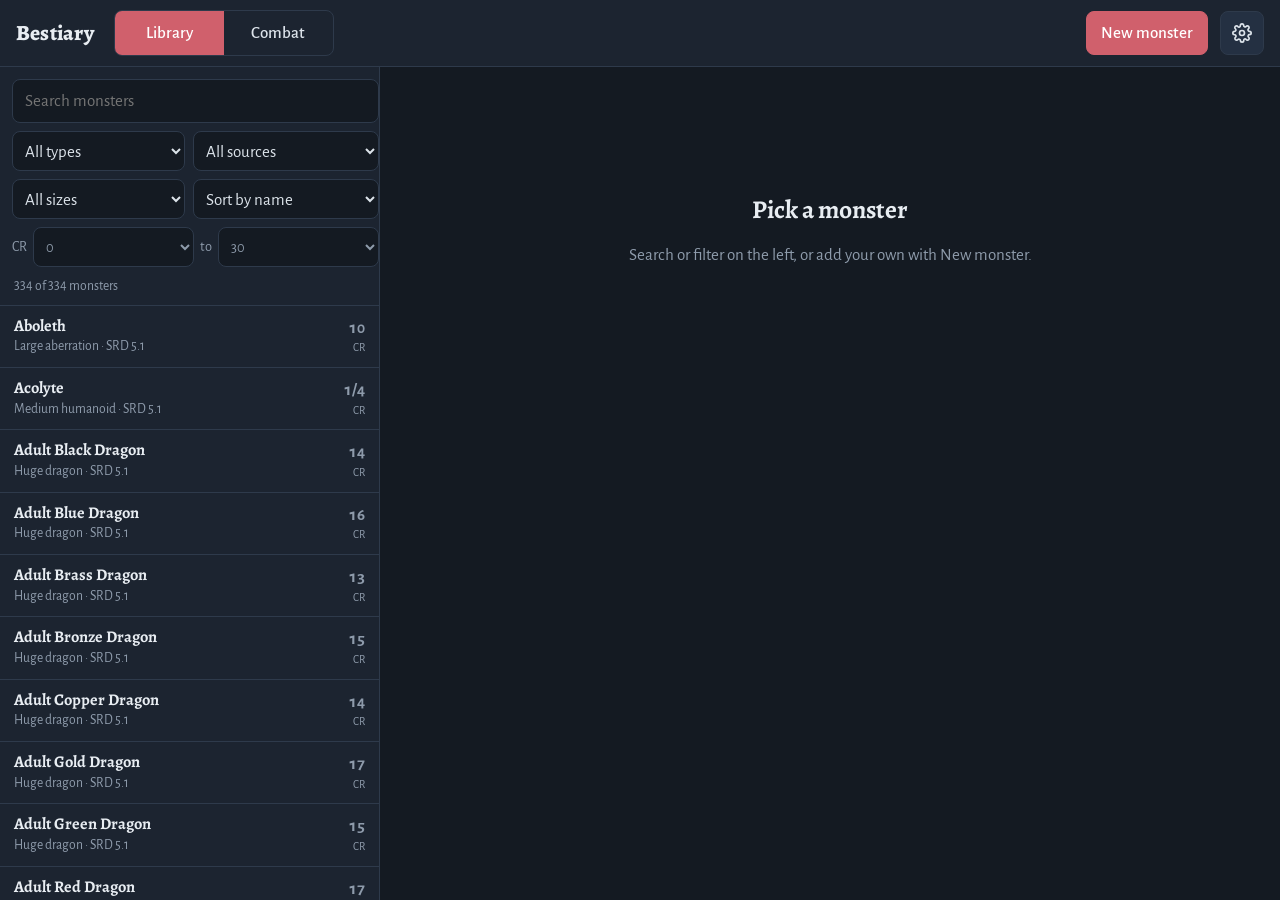
==== index.html @ 98d0150c "Add files via upload" ====
<!doctype html>
<html lang="en" data-theme="night">
<head>
<meta charset="utf-8">
<meta name="viewport" content="width=device-width,initial-scale=1,viewport-fit=cover">
<meta name="theme-color" content="#141a22">
<title>Bestiary</title>
<link rel="manifest" href="manifest.webmanifest">
<link rel="icon" href="icons/icon-192.png">
<link rel="apple-touch-icon" href="icons/icon-192.png">
<link rel="stylesheet" href="styles.css">
</head>
<body>
<div class="app" id="app" data-view="list">
  <header class="topbar">
    <h1>Bestiary</h1>
    <nav class="seg modes" aria-label="Section">
      <button type="button" data-mode="library" aria-pressed="true">Library</button>
      <button type="button" data-mode="combat" aria-pressed="false">Combat <span class="badge" id="combatBadge" hidden></span></button>
    </nav>
    <span class="spacer"></span>
    <button class="btn primary libonly" id="newBtn" type="button">New monster</button>
    <button class="btn icon" id="settingsBtn" type="button" aria-label="Settings">
      <svg viewBox="0 0 24 24"><circle cx="12" cy="12" r="3"/><path d="M19.4 15a1.7 1.7 0 0 0 .3 1.8l.1.1a2 2 0 1 1-2.8 2.8l-.1-.1a1.7 1.7 0 0 0-1.8-.3 1.7 1.7 0 0 0-1 1.5V21a2 2 0 1 1-4 0v-.1a1.7 1.7 0 0 0-1.1-1.5 1.7 1.7 0 0 0-1.8.3l-.1.1a2 2 0 1 1-2.8-2.8l.1-.1a1.7 1.7 0 0 0 .3-1.8 1.7 1.7 0 0 0-1.5-1H3a2 2 0 1 1 0-4h.1a1.7 1.7 0 0 0 1.5-1.1 1.7 1.7 0 0 0-.3-1.8l-.1-.1a2 2 0 1 1 2.8-2.8l.1.1a1.7 1.7 0 0 0 1.8.3H9a1.7 1.7 0 0 0 1-1.5V3a2 2 0 1 1 4 0v.1a1.7 1.7 0 0 0 1 1.5 1.7 1.7 0 0 0 1.8-.3l.1-.1a2 2 0 1 1 2.8 2.8l-.1.1a1.7 1.7 0 0 0-.3 1.8V9a1.7 1.7 0 0 0 1.5 1H21a2 2 0 1 1 0 4h-.1a1.7 1.7 0 0 0-1.5 1z"/></svg>
    </button>
  </header>

  <div class="main">
    <aside class="listpane" aria-label="Monster list">
      <div class="search">
        <input class="field" id="q" type="search" placeholder="Search monsters" autocomplete="off" aria-label="Search monsters">
        <div class="filters">
          <select id="fType" aria-label="Creature type"><option value="">All types</option></select>
          <select id="fSource" aria-label="Source"><option value="">All sources</option></select>
          <select id="fSize" aria-label="Size"><option value="">All sizes</option></select>
          <select id="fSort" aria-label="Sort by">
            <option value="name">Sort by name</option>
            <option value="cr">Sort by CR</option>
            <option value="updated">Recently edited</option>
          </select>
          <div class="crrange">
            <span>CR</span>
            <select id="fCrMin" aria-label="Minimum CR"></select>
            <span>to</span>
            <select id="fCrMax" aria-label="Maximum CR"></select>
          </div>
        </div>
      </div>
      <div class="count"><span id="count"></span><button id="clearFilters" type="button" hidden>Clear filters</button></div>
      <ul class="list" id="list"></ul>
    </aside>

    <main class="detailpane" id="detail"></main>
  </div>

  <div class="combat" id="combatView" hidden></div>
</div>

<dialog id="settingsDlg">
  <form class="dlg" method="dialog">
    <h2>Settings</h2>
    <div class="set">
      <h3>Display</h3>
      <div class="seg" id="themeSeg" role="group" aria-label="Display mode">
        <button type="button" data-theme="day">Day</button>
        <button type="button" data-theme="night">Night</button>
        <button type="button" data-theme="red">Red light</button>
      </div>
      <p>Red light drops color entirely and uses bold white-on-black so everything stays readable under your combat lighting.</p>
    </div>
    <div class="set">
      <h3>Spellcasting at the table</h3>
      <div class="seg" id="spellSeg" role="group" aria-label="Spell tracking">
        <button type="button" data-spell="slots">Spell slots</button>
        <button type="button" data-spell="points">Spell points</button>
      </div>
      <p>Applies to every caster. Stat blocks show a Spell Slots or Spell Points box right under the Spellcasting trait, and the combat tracker (coming next) will count down whichever you pick. Spell points use your house rule for 5th-level and higher spells.</p>
    </div>
    <div class="set">
      <h3>Backup and transfer</h3>
      <div class="row" style="justify-content:flex-start">
        <button class="btn" type="button" id="exportBtn">Save backup file</button>
        <button class="btn" type="button" id="restoreBtn">Load backup file</button>
        <input type="file" id="restoreFile" accept=".json,application/json" hidden>
      </div>
      <p>A backup holds every monster you've created or edited. Loading one merges it in: new monsters are added, and when the same monster exists on both devices, the most recently edited version wins. Nothing else is removed.</p>
    </div>
    <div class="set">
      <h3>Storage</h3>
      <p id="storageInfo">Checking storage…</p>
    </div>
    <p class="hint" style="margin:0">Includes material from the System Reference Document 5.1 by Wizards of the Coast LLC, licensed under CC BY 4.0. Fonts: Alegreya and Alegreya Sans (SIL Open Font License).</p>
    <div class="row"><button class="btn primary" value="close" type="submit">Done</button></div>
  </form>
</dialog>

<dialog id="confirmDlg">
  <form class="dlg" method="dialog">
    <h2 id="confirmTitle"></h2>
    <p id="confirmBody" style="margin:0"></p>
    <div class="row">
      <button class="btn" value="no" type="submit">Cancel</button>
      <button class="btn primary" value="yes" type="submit" id="confirmYes"></button>
    </div>
  </form>
</dialog>

<dialog id="partyDlg">
  <form class="dlg" method="dialog">
    <h2>Party</h2>
    <p class="hint" style="margin:0">Enter your players once. They join every combat, and their HP, conditions, and exhaustion carry over between fights until a long rest.</p>
    <div id="partyBody" class="partybody"></div>
    <div class="row" style="justify-content:space-between">
      <span style="display:flex;gap:8px;flex-wrap:wrap">
        <button class="btn" type="button" data-pa="add">Add player</button>
        <button class="btn" type="button" data-pa="rest">Long rest</button>
      </span>
      <button class="btn primary" value="close" type="submit">Done</button>
    </div>
  </form>
</dialog>

<dialog id="addDlg">
  <form class="dlg" method="dialog">
    <h2>Add monsters</h2>
    <input class="field" id="addQ" type="search" placeholder="Search your library" autocomplete="off" aria-label="Search your library">
    <ul class="addlist" id="addList"></ul>
    <div class="row"><button class="btn primary" value="close" type="submit">Done</button></div>
  </form>
</dialog>

<dialog id="choiceDlg">
  <form class="dlg" method="dialog">
    <h2 id="choiceTitle"></h2>
    <p id="choiceBody" style="margin:0"></p>
    <div class="row" id="choiceBtns"></div>
  </form>
</dialog>

<datalist id="sourceList"></datalist>
<script type="module" src="app.js"></script>
</body>
</html>
---- styles.css ----
@font-face{font-family:"Alegreya";src:url(fonts/alegreya-latin-400-normal.woff2) format("woff2");font-weight:400;font-style:normal;font-display:swap}
@font-face{font-family:"Alegreya";src:url(fonts/alegreya-latin-400-italic.woff2) format("woff2");font-weight:400;font-style:italic;font-display:swap}
@font-face{font-family:"Alegreya";src:url(fonts/alegreya-latin-700-normal.woff2) format("woff2");font-weight:700;font-display:swap}
@font-face{font-family:"Alegreya";src:url(fonts/alegreya-latin-700-italic.woff2) format("woff2");font-weight:700;font-style:italic;font-display:swap}
@font-face{font-family:"Alegreya";src:url(fonts/alegreya-latin-800-normal.woff2) format("woff2");font-weight:800;font-display:swap}
@font-face{font-family:"Alegreya Sans";src:url(fonts/alegreya-sans-latin-400-normal.woff2) format("woff2");font-weight:400;font-display:swap}
@font-face{font-family:"Alegreya Sans";src:url(fonts/alegreya-sans-latin-400-italic.woff2) format("woff2");font-weight:400;font-style:italic;font-display:swap}
@font-face{font-family:"Alegreya Sans";src:url(fonts/alegreya-sans-latin-500-normal.woff2) format("woff2");font-weight:500;font-display:swap}
@font-face{font-family:"Alegreya Sans";src:url(fonts/alegreya-sans-latin-700-normal.woff2) format("woff2");font-weight:700;font-display:swap}

/* Night (default): cold ink for dim tables */
:root{
  --bg:#141a22; --panel:#1c2430; --raise:#243042; --line:#2e3a4b;
  --text:#dce3ea; --muted:#8e9bab; --ink:#e8edf2;
  --accent:#d0606c; --accent-soft:rgba(208,96,108,.16); --accent-ink:#fff;
  --rule:linear-gradient(90deg,var(--accent) 0%,var(--accent) 60%,transparent 100%);
  --focus:#7fb2ff; --danger:#e0707a;
  --serif:"Alegreya",Georgia,serif; --sans:"Alegreya Sans",system-ui,sans-serif;
  --base:17px; color-scheme:dark;
}
:root[data-theme="day"]{
  --bg:#dfe5ea; --panel:#f7f9fa; --raise:#eaeef1; --line:#c6cfd7;
  --text:#1b2430; --muted:#566373; --ink:#141b25;
  --accent:#7a1f2b; --accent-soft:rgba(122,31,43,.09); --accent-ink:#fff;
  --focus:#1f5fbf; --danger:#a3242f; color-scheme:light;
}
/* Red light: pure luminance contrast, no reliance on hue */
:root[data-theme="red"]{
  --bg:#000; --panel:#000; --raise:#111; --line:#fff;
  --text:#fff; --muted:#d8d8d8; --ink:#fff;
  --accent:#fff; --accent-soft:#222; --accent-ink:#000;
  --rule:linear-gradient(90deg,#fff 0%,#fff 70%,transparent 100%);
  --focus:#fff; --danger:#fff; --base:19px; color-scheme:dark;
}

*{box-sizing:border-box}
html,body{margin:0;height:100%}
body{font-variant-numeric:lining-nums;background:var(--bg);color:var(--text);font:400 var(--base)/1.45 var(--sans);-webkit-tap-highlight-color:transparent;overflow:hidden}
button,input,select,textarea{font:inherit;color:inherit}
:focus-visible{outline:3px solid var(--focus);outline-offset:2px}
[hidden]{display:none!important}

/* App frame */
.app{display:grid;grid-template-rows:auto 1fr;height:100dvh}
.topbar{display:flex;align-items:center;gap:12px;padding:10px 16px;border-bottom:1px solid var(--line);background:var(--panel)}
.topbar h1{font:800 1.35rem/1 var(--serif);margin:0 8px 0 0;letter-spacing:.01em;color:var(--ink)}
.spacer{flex:1}
.topbar .btn{min-height:44px}

.main{display:grid;grid-template-columns:minmax(300px,380px) 1fr;min-height:0}
.listpane{display:flex;flex-direction:column;min-height:0;border-right:1px solid var(--line);background:var(--panel)}
.detailpane{overflow:auto;min-height:0;padding:20px 24px 80px}

/* Buttons */
.btn{display:inline-flex;align-items:center;justify-content:center;gap:6px;min-height:40px;padding:0 14px;border-radius:8px;border:1px solid var(--line);background:var(--raise);cursor:pointer;font-weight:500;white-space:nowrap}
.btn:active{transform:translateY(1px)}
.btn.primary{background:var(--accent);border-color:var(--accent);color:var(--accent-ink)}
.btn.danger{color:var(--danger);border-color:currentColor;background:transparent}
.btn.ghost{background:transparent;border-color:transparent}
.btn.icon{width:44px;padding:0;font-size:1.2rem}
.btn svg{width:20px;height:20px;stroke:currentColor;fill:none;stroke-width:2;stroke-linecap:round;stroke-linejoin:round}

/* Search + filters */
.search{padding:12px 12px 8px;display:grid;gap:8px}
.field{width:100%;min-height:44px;padding:8px 12px;border-radius:8px;border:1px solid var(--line);background:var(--bg)}
textarea.field{min-height:88px;resize:vertical;line-height:1.4}
.filters{display:grid;grid-template-columns:1fr 1fr;gap:8px}
.filters select{min-height:40px;padding:4px 8px;border-radius:8px;border:1px solid var(--line);background:var(--bg)}
.crrange{display:flex;align-items:center;gap:6px;grid-column:1/-1;color:var(--muted);font-size:.9rem}
.crrange select{flex:1}
.count{padding:2px 14px 8px;color:var(--muted);font-size:.85rem;display:flex;justify-content:space-between}
.count button{background:none;border:0;color:var(--accent);cursor:pointer;padding:0;font-size:.85rem}

.list{overflow:auto;flex:1;margin:0;padding:0;list-style:none;border-top:1px solid var(--line)}
.list li{border-bottom:1px solid var(--line)}
.list button{display:grid;grid-template-columns:1fr auto;gap:2px 10px;width:100%;text-align:left;padding:10px 14px;background:none;border:0;cursor:pointer;min-height:56px}
.list button[aria-current="true"]{background:var(--accent-soft);box-shadow:inset 4px 0 0 var(--accent)}
.list .nm{font:700 1.02rem/1.2 var(--serif);color:var(--ink)}
.list .cr{font-variant-numeric:lining-nums tabular-nums;font-weight:700;color:var(--muted);font-variant-numeric:tabular-nums;align-self:center;grid-row:1/3;grid-column:2;text-align:right}
.list .cr small{display:block;font-weight:400;font-size:.72rem}
.list .meta{font-size:.85rem;color:var(--muted)}
.tag{display:inline-block;font-size:.72rem;padding:0 6px;border-radius:4px;border:1px solid currentColor;margin-left:6px;vertical-align:1px;color:var(--accent)}

/* Stat block — the one bold element */
.sb{max-width:760px;margin:0 auto}
.sb-actions{display:flex;flex-wrap:wrap;gap:8px;margin-bottom:16px}
.sb-actions .spacer{flex:1}
.statblock{font-variant-numeric:lining-nums;background:var(--panel);border:1px solid var(--line);border-top:5px solid var(--accent);border-bottom:5px solid var(--accent);border-radius:4px;padding:20px 24px 24px;font-family:var(--serif);font-size:1.02rem;line-height:1.5}
.statblock h2{font:800 2.1rem/1.05 var(--serif);margin:0;color:var(--accent);letter-spacing:.005em}
.statblock .sub{font-style:italic;margin:4px 0 0;color:var(--text)}
.taper{height:3px;border:0;margin:12px 0;background:var(--rule)}
.statblock .ln{margin:2px 0}
.statblock .ln b{color:var(--accent);font-weight:700}
.abilities{display:grid;grid-template-columns:repeat(6,1fr);text-align:center;margin:4px 0;font-family:var(--sans)}
.abilities b{display:block;color:var(--accent);font-weight:700;font-size:.85rem;letter-spacing:.06em}
.abilities span{font-variant-numeric:tabular-nums}
.statblock h3{font:700 1.4rem/1.2 var(--serif);color:var(--accent);margin:18px 0 6px;padding-bottom:2px;border-bottom:1px solid var(--accent)}
.statblock p.entry{margin:0 0 8px}
.statblock p.entry > i:first-child{font-weight:700;font-style:italic}
.notes i,.statblock .desc i{font-style:italic}
.fmtbtn{font-style:italic;font-family:var(--serif);font-weight:700}
.statblock .desc{white-space:pre-line}
.statblock ul.spells{margin:4px 0 8px 1.1em;padding:0}
.sb-foot{color:var(--muted);font-size:.9rem;margin-top:12px;font-family:var(--sans)}
.notes{margin-top:16px;padding:12px 16px;border-left:3px solid var(--accent);background:var(--accent-soft);white-space:pre-line}

.empty{max-width:520px;margin:12vh auto;text-align:center;color:var(--muted)}
.empty h2{font:700 1.6rem/1.2 var(--serif);color:var(--ink);margin:0 0 8px}

/* Editor */
.editor{max-width:820px;margin:0 auto}
.editor h2{font:800 1.8rem/1.1 var(--serif);margin:0 0 16px;color:var(--ink)}
.editor fieldset{border:1px solid var(--line);border-radius:8px;margin:0 0 16px;padding:12px 16px 16px}
.editor legend{font:700 1.1rem var(--serif);padding:0 6px;color:var(--accent)}
.grid{display:grid;gap:10px 12px;grid-template-columns:repeat(auto-fill,minmax(180px,1fr))}
.grid.six{grid-template-columns:repeat(6,1fr)}
.grid .wide{grid-column:1/-1}
label.f{display:grid;gap:4px;font-size:.88rem;color:var(--muted)}
label.f > .field, .count{font-variant-numeric:lining-nums}
label.f .field{color:var(--text);font-size:1rem}
.entrylist{display:grid;gap:10px}
.entryrow{display:grid;grid-template-columns:1fr auto;gap:6px;padding:10px;border:1px solid var(--line);border-radius:8px;background:var(--bg)}
.entryrow textarea{grid-column:1/-1}
.entryrow .ctl{display:flex;gap:4px}
.editbar{position:sticky;bottom:0;display:flex;gap:8px;justify-content:flex-end;padding:12px 16px;margin:0 -16px;background:var(--bg);border-top:1px solid var(--line)}
.hint{color:var(--muted);font-size:.88rem;margin:0 0 10px}
.slots{display:grid;grid-template-columns:repeat(9,1fr);gap:6px}
.slots label{text-align:center}

/* Dialogs */
dialog{border:1px solid var(--line);border-radius:12px;background:var(--panel);color:var(--text);padding:0;width:min(640px,calc(100vw - 32px));max-height:calc(100dvh - 32px)}
dialog::backdrop{background:rgba(0,0,0,.6)}
.dlg{padding:20px 20px 16px;display:grid;gap:14px}
.dlg h2{font:800 1.5rem/1.1 var(--serif);margin:0;color:var(--ink)}
.dlg .row{display:flex;gap:8px;justify-content:flex-end;flex-wrap:wrap}
.seg{display:flex;border:1px solid var(--line);border-radius:8px;overflow:hidden}
.seg button{flex:1;min-height:44px;border:0;background:transparent;cursor:pointer;font-weight:500}
.seg button[aria-pressed="true"]{background:var(--accent);color:var(--accent-ink)}
.set h3{margin:0 0 6px;font:700 1.05rem var(--sans)}
.set p{margin:6px 0 0;color:var(--muted);font-size:.9rem}

.toast{position:fixed;left:50%;bottom:20px;transform:translateX(-50%);background:var(--ink);color:var(--bg);padding:10px 18px;border-radius:8px;font-weight:500;z-index:20;max-width:90vw}
:root[data-theme="red"] .toast{border:2px solid #fff}

/* Red light extras: thicker lines, no faint tints */
:root[data-theme="red"] .statblock{border-width:2px;border-top-width:6px;border-bottom-width:6px}
:root[data-theme="red"] .list button[aria-current="true"]{background:#fff;color:#000}
:root[data-theme="red"] .list button[aria-current="true"] *{color:#000}
:root[data-theme="red"] .tag{color:#fff}

/* Narrow screens: one pane at a time */
.back{display:none}
@media (max-width:820px){
  .main{grid-template-columns:1fr}
  .app[data-view="detail"] .listpane{display:none}
  .app[data-view="list"] .detailpane{display:none}
  .back{display:inline-flex}
  .detailpane{padding:16px 16px 80px}
  .statblock{padding:16px}
  .statblock h2{font-size:1.7rem}
  .abilities{grid-template-columns:repeat(3,1fr);row-gap:8px}
  .grid.six{grid-template-columns:repeat(3,1fr)}
  .slots{grid-template-columns:repeat(5,1fr)}
}
@media (prefers-reduced-motion:reduce){*{transition:none!important;animation:none!important}}
.detailpane:has(.editor){padding-bottom:0}

.spelltrack{margin:-2px 0 10px;padding:8px 12px;border:1px dashed var(--accent);border-radius:4px;background:var(--accent-soft)}
.spelltrack .ln{margin:2px 0}
:root[data-theme="red"] .spelltrack{border-style:solid;border-width:2px;background:none}

/* ---------- Library / Combat switch ---------- */
.modes{min-width:220px}
.modes button{padding:0 18px;white-space:nowrap;display:inline-flex;align-items:center;justify-content:center;gap:2px}
.badge{display:inline-block;min-width:22px;padding:0 6px;border-radius:11px;background:var(--bg);color:var(--text);font-size:.8rem;line-height:22px;margin-left:4px}
.modes button[aria-pressed="true"] .badge{background:var(--accent-ink);color:var(--accent)}

/* ---------- Combat ---------- */
.combat{display:grid;grid-template-rows:auto 1fr;min-height:0}
.cbar{display:flex;flex-wrap:wrap;align-items:center;gap:8px;padding:10px 16px;border-bottom:1px solid var(--line);background:var(--panel)}
.round{font:800 1.3rem var(--serif);color:var(--ink);margin-right:6px;font-variant-numeric:lining-nums}
.btn.big{min-height:52px;padding:0 26px;font-size:1.1rem;font-weight:700}
.cmain{display:grid;grid-template-columns:minmax(340px,440px) 1fr;min-height:0}
.clist{list-style:none;margin:0;padding:0;overflow:auto;border-right:1px solid var(--line);background:var(--panel)}
.cempty{padding:24px 16px;color:var(--muted)}
.crow{border-bottom:1px solid var(--line);display:flex;align-items:stretch}
.cpick{flex:1;display:grid;grid-template-columns:22px 36px 1fr auto auto;align-items:center;gap:2px 10px;padding:10px 12px 10px 8px;background:none;border:0;cursor:pointer;text-align:left;min-height:64px;border-left:6px solid transparent;font-variant-numeric:lining-nums tabular-nums}
.crow[data-sel] .cpick{background:var(--raise)}
.crow[aria-current="step"] .cpick{border-left-color:var(--accent);background:var(--accent-soft)}
.turnmark{color:var(--accent);font-size:1rem}
.cinit{font:700 1.25rem var(--sans);color:var(--ink);text-align:right}
.cname{font:700 1.08rem/1.2 var(--serif);color:var(--ink)}
.cname small{font:500 .78rem var(--sans);color:var(--danger);margin-left:6px}
.crow.pc .cname::after{content:"";}
.cac{color:var(--muted);font-size:.9rem}
.chp{font-size:1rem;min-width:70px;text-align:right}
.chp b{font-size:1.15rem;color:var(--ink)}
.chp i{font-style:normal;color:var(--muted);font-size:.85rem}
.hpbar{grid-column:3/-1;height:5px;border-radius:3px;background:var(--line);overflow:hidden}
.hpbar span{display:block;height:100%;background:var(--accent)}
.crow.pc .hpbar span{background:var(--muted)}
.chips{grid-column:3/-1;display:flex;flex-wrap:wrap;gap:4px}
.chips span{font-size:.75rem;padding:0 6px;border:1px solid var(--line);border-radius:4px;color:var(--muted)}
.crow.down .cname,.crow.dead .cname{text-decoration:line-through;opacity:.6}
.crow.down .hpbar,.crow.dead .hpbar{opacity:.4}
.initin{display:flex;flex-direction:column;justify-content:center;gap:2px;padding:6px 10px;font-size:.75rem;color:var(--muted)}
.initin input{width:64px;min-height:44px;text-align:center;font-size:1.15rem;border-radius:8px;border:1px solid var(--line);background:var(--bg)}

.cdetail{overflow:auto;min-height:0;padding:16px 20px 60px}
.dhead h2{font:800 1.9rem/1.1 var(--serif);margin:0;color:var(--ink)}
.dsub{margin:4px 0 12px;color:var(--muted)}
input.mini{width:70px;min-height:36px;padding:2px 6px;border-radius:6px;border:1px solid var(--line);background:var(--bg);text-align:center}
.dbox{border:1px solid var(--line);border-radius:10px;padding:12px 14px;margin-bottom:12px;background:var(--panel)}
.dbox h3{margin:0 0 8px;font:700 1.05rem var(--sans);color:var(--ink)}
.dbox.sbwrap{padding:0;border:0;background:none}
.note{color:var(--muted);font-size:.88rem;margin:6px 0 0}
.drow{display:flex;align-items:center;gap:10px;flex-wrap:wrap;margin-top:8px}

.hpbig{display:flex;align-items:baseline;gap:8px;font-variant-numeric:lining-nums}
.hpnow{font:800 3rem/1 var(--sans);color:var(--ink)}
.hpmax{font-size:1.3rem;color:var(--muted)}
.hptemp{font-size:1rem;padding:2px 8px;border:1px solid var(--line);border-radius:6px}
.hpctl{display:grid;grid-template-columns:minmax(90px,1fr) repeat(3,auto);gap:8px;margin-top:10px}
.hpctl .field{font-size:1.25rem;text-align:center}
.hpctl .btn{min-height:48px;font-weight:700}
.btn.dmg{background:var(--accent);border-color:var(--accent);color:var(--accent-ink)}
.hpedit{display:flex;gap:16px;margin-top:10px;color:var(--muted);font-size:.9rem}
.hpedit label{display:flex;align-items:center;gap:6px}

.pipsrow{display:flex;align-items:center;gap:8px;flex-wrap:wrap;min-height:44px}
.pipsrow > span:first-child{min-width:150px;color:var(--text)}
.pip{width:34px;height:34px;border-radius:50%;border:2px solid var(--accent);background:transparent;cursor:pointer;padding:0}
.pip.on{background:var(--accent)}
.condgrid{display:flex;flex-wrap:wrap;gap:6px}
.cond{min-height:40px;padding:0 12px;border-radius:20px;border:1px solid var(--line);background:var(--bg);cursor:pointer;text-transform:capitalize}
.cond.on{background:var(--accent);border-color:var(--accent);color:var(--accent-ink);font-weight:700}
.exhrow{display:flex;align-items:center;gap:8px;margin-top:12px;flex-wrap:wrap}
.exhn{font:800 1.4rem var(--sans);min-width:24px;text-align:center}
.exhtxt{color:var(--muted);font-size:.9rem}

.spbar{display:grid;grid-template-columns:auto auto 1fr;align-items:baseline;gap:8px;font-variant-numeric:lining-nums}
.spnow{font:800 2.2rem/1 var(--sans);color:var(--ink)}
.spmax{color:var(--muted)}
.sbar{height:8px;border-radius:4px;background:var(--line);overflow:hidden;align-self:center}
.sbar span{display:block;height:100%;background:var(--accent)}
.castgrid{display:grid;grid-template-columns:repeat(auto-fill,minmax(96px,1fr));gap:8px;margin-top:12px}
.btn.cast{flex-direction:column;min-height:58px;gap:0;line-height:1.1}
.btn.cast b{font-size:1.1rem}
.btn.cast span{font-size:.78rem;color:var(--muted)}
.btn:disabled{opacity:.4;cursor:not-allowed}

/* Party + add dialogs */
.partybody{display:grid;gap:10px;max-height:55dvh;overflow:auto}
.prow{display:grid;grid-template-columns:2fr repeat(3,1fr);gap:8px;padding:10px;border:1px solid var(--line);border-radius:8px;align-items:end}
.prow .wide2{grid-column:1/2}
.prow .chk{grid-column:1/4;display:flex;align-items:center;gap:8px;min-height:40px}
.prow .chk input{width:22px;height:22px}
.addlist{list-style:none;margin:0;padding:0;max-height:55dvh;overflow:auto;border-top:1px solid var(--line)}
.addlist li{display:grid;grid-template-columns:1fr auto;gap:0 10px;padding:8px 2px;border-bottom:1px solid var(--line);align-items:center}
.addlist .nm{font:700 1rem var(--serif)}
.addlist .meta{grid-row:2;color:var(--muted);font-size:.85rem}
.addctl{grid-row:1/3;grid-column:2;display:flex;gap:6px}
.addctl select{min-height:40px;border-radius:8px;border:1px solid var(--line);background:var(--bg);padding:0 6px}

/* Red light: no fills that rely on hue, heavy outlines */
:root[data-theme="red"] .crow[aria-current="step"] .cpick{border-left-width:10px;background:#000}
:root[data-theme="red"] .crow[aria-current="step"] .cname{text-decoration:underline;text-underline-offset:4px}
:root[data-theme="red"] .crow[data-sel] .cpick{outline:2px dashed #fff;outline-offset:-4px;background:#000}
:root[data-theme="red"] .hpbar span,:root[data-theme="red"] .sbar span{background:#fff}
:root[data-theme="red"] .dbox{border-width:2px}
:root[data-theme="red"] .chips span{border-color:#fff;color:#fff}

@media (max-width:820px){
  .cmain{grid-template-columns:1fr}
  .combat[data-view="detail"] .clist{display:none}
  .combat[data-view="list"] .cdetail{display:none}
  .cdetail{padding:12px 14px 60px}
  .topbar{flex-wrap:wrap}
  .modes{order:3;width:100%}
  .prow{grid-template-columns:1fr 1fr}
  .prow .wide2,.prow .chk{grid-column:1/-1}
  .hpctl{grid-template-columns:1fr 1fr}
  .hpctl .field{grid-column:1/-1}
}
@media (min-width:821px){ .combat .back{display:none} }
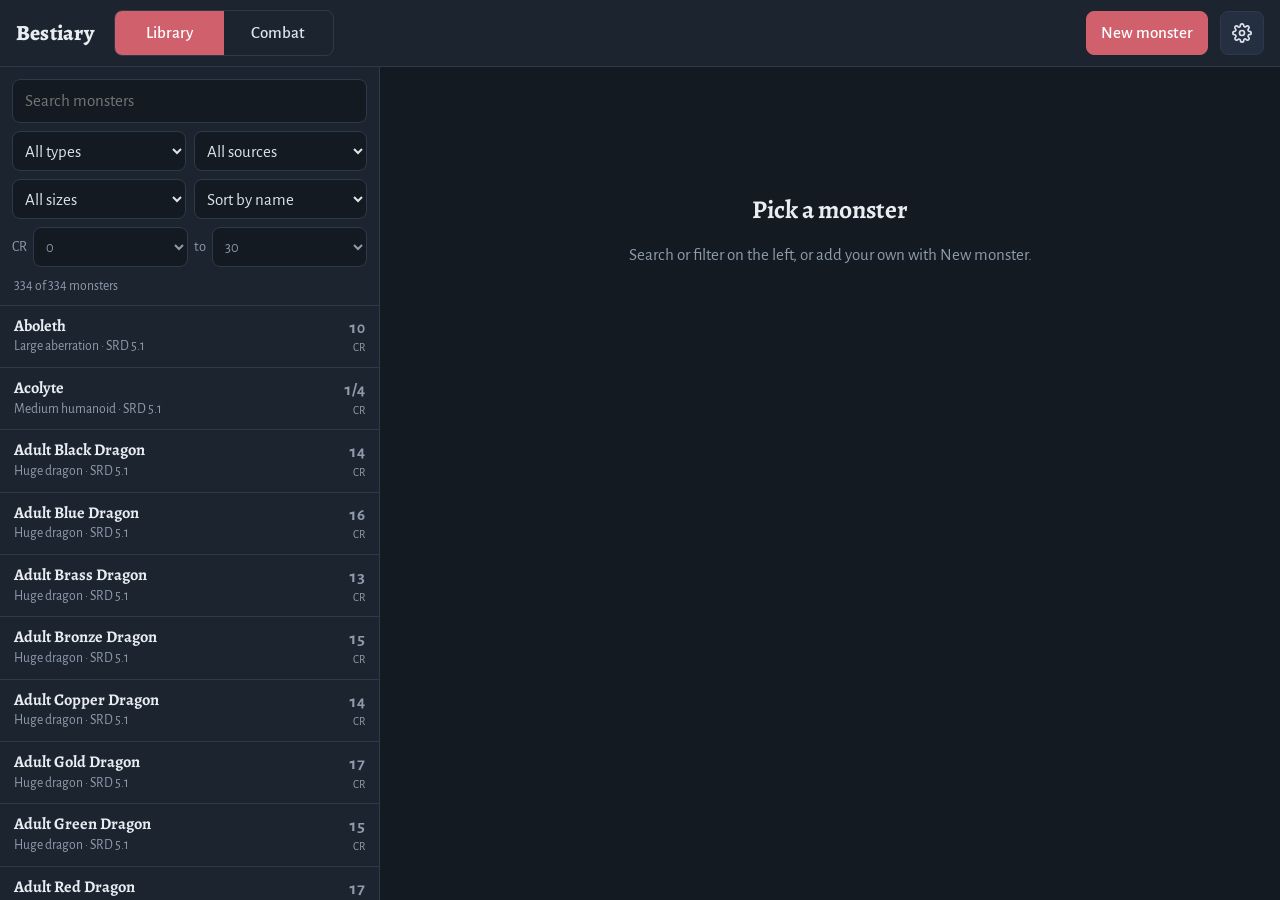
==== commit ea887c62: "Add files via upload" ====
--- a/index.html
+++ b/index.html
@@ -20,6 +20,10 @@
     </nav>
     <span class="spacer"></span>
     <button class="btn primary libonly" id="newBtn" type="button">New monster</button>
+    <button class="btn syncbtn" id="syncBtn" type="button" hidden data-state="off">
+      <svg viewBox="0 0 24 24" aria-hidden="true"><path d="M17.5 19a4.5 4.5 0 0 0 .5-8.97A6 6 0 0 0 6.34 9.1 4 4 0 0 0 6.5 19z"/></svg>
+      <span class="syncword">Synced</span>
+    </button>
     <button class="btn icon" id="settingsBtn" type="button" aria-label="Settings">
       <svg viewBox="0 0 24 24"><circle cx="12" cy="12" r="3"/><path d="M19.4 15a1.7 1.7 0 0 0 .3 1.8l.1.1a2 2 0 1 1-2.8 2.8l-.1-.1a1.7 1.7 0 0 0-1.8-.3 1.7 1.7 0 0 0-1 1.5V21a2 2 0 1 1-4 0v-.1a1.7 1.7 0 0 0-1.1-1.5 1.7 1.7 0 0 0-1.8.3l-.1.1a2 2 0 1 1-2.8-2.8l.1-.1a1.7 1.7 0 0 0 .3-1.8 1.7 1.7 0 0 0-1.5-1H3a2 2 0 1 1 0-4h.1a1.7 1.7 0 0 0 1.5-1.1 1.7 1.7 0 0 0-.3-1.8l-.1-.1a2 2 0 1 1 2.8-2.8l.1.1a1.7 1.7 0 0 0 1.8.3H9a1.7 1.7 0 0 0 1-1.5V3a2 2 0 1 1 4 0v.1a1.7 1.7 0 0 0 1 1.5 1.7 1.7 0 0 0 1.8-.3l.1-.1a2 2 0 1 1 2.8 2.8l-.1.1a1.7 1.7 0 0 0-.3 1.8V9a1.7 1.7 0 0 0 1.5 1H21a2 2 0 1 1 0 4h-.1a1.7 1.7 0 0 0-1.5 1z"/></svg>
     </button>
@@ -74,7 +78,27 @@
         <button type="button" data-spell="slots">Spell slots</button>
         <button type="button" data-spell="points">Spell points</button>
       </div>
-      <p>Applies to every caster. Stat blocks show a Spell Slots or Spell Points box right under the Spellcasting trait, and the combat tracker (coming next) will count down whichever you pick. Spell points use your house rule for 5th-level and higher spells.</p>
+      <p>Applies to every caster. Stat blocks show a Spell Slots or Spell Points box right under the Spellcasting trait, and the combat tracker counts down whichever you pick. Spell points use your house rule for 5th-level and higher spells.</p>
+    </div>
+    <div class="set">
+      <h3>Turn order</h3>
+      <div class="seg" id="initSeg" role="group" aria-label="Turn order">
+        <button type="button" data-init="rolls">Initiative rolls</button>
+        <button type="button" data-init="active">Active Initiative</button>
+      </div>
+      <p>Active Initiative (Giffyglyph's Darker Dungeons): no rolls; whoever finishes their turn picks who goes next. Five or more of the same monster act as one group, damaged creatures can interrupt for free, and you get one interrupt point per player each fight.</p>
+    </div>
+    <div class="set">
+      <h3>Monster HP in combat</h3>
+      <div class="seg" id="hpSeg" role="group" aria-label="Monster HP in combat">
+        <button type="button" data-hp="block">Stat block</button>
+        <button type="button" data-hp="cr">Random by CR</button>
+      </div>
+      <p>Random by CR gives each monster that joins a fight its own HP from the DMG's hit point range for its challenge rating, so two of the same monster can differ. Stat blocks themselves don't change.</p>
+    </div>
+    <div class="set">
+      <h3>Google Drive sync</h3>
+      <div id="syncInfo" class="syncinfo"></div>
     </div>
     <div class="set">
       <h3>Backup and transfer</h3>
@@ -83,7 +107,7 @@
         <button class="btn" type="button" id="restoreBtn">Load backup file</button>
         <input type="file" id="restoreFile" accept=".json,application/json" hidden>
       </div>
-      <p>A backup holds every monster you've created or edited. Loading one merges it in: new monsters are added, and when the same monster exists on both devices, the most recently edited version wins. Nothing else is removed.</p>
+      <p>A backup holds every monster you've created or edited, plus your party and saved encounters. Loading one merges it in: new monsters are added, and when the same monster exists on both devices, the most recently edited version wins. Nothing else is removed.</p>
     </div>
     <div class="set">
       <h3>Storage</h3>
@@ -129,6 +153,14 @@
   </form>
 </dialog>
 
+<dialog id="encDlg">
+  <form class="dlg" method="dialog">
+    <h2 id="encTitle">Encounters</h2>
+    <div id="encBody" class="encbody"></div>
+    <div class="row" id="encFoot" style="justify-content:flex-start"></div>
+  </form>
+</dialog>
+
 <dialog id="choiceDlg">
   <form class="dlg" method="dialog">
     <h2 id="choiceTitle"></h2>
--- a/styles.css
+++ b/styles.css
@@ -61,13 +61,13 @@
 .btn svg{width:20px;height:20px;stroke:currentColor;fill:none;stroke-width:2;stroke-linecap:round;stroke-linejoin:round}
 
 /* Search + filters */
-.search{padding:12px 12px 8px;display:grid;gap:8px}
+.search{padding:12px 12px 8px;display:grid;grid-template-columns:minmax(0,1fr);gap:8px;min-width:0}
 .field{width:100%;min-height:44px;padding:8px 12px;border-radius:8px;border:1px solid var(--line);background:var(--bg)}
 textarea.field{min-height:88px;resize:vertical;line-height:1.4}
-.filters{display:grid;grid-template-columns:1fr 1fr;gap:8px}
-.filters select{min-height:40px;padding:4px 8px;border-radius:8px;border:1px solid var(--line);background:var(--bg)}
+.filters{display:grid;grid-template-columns:minmax(0,1fr) minmax(0,1fr);gap:8px;min-width:0}
+.filters select{width:100%;min-width:0;text-overflow:ellipsis;min-height:40px;padding:4px 8px;border-radius:8px;border:1px solid var(--line);background:var(--bg)}
 .crrange{display:flex;align-items:center;gap:6px;grid-column:1/-1;color:var(--muted);font-size:.9rem}
-.crrange select{flex:1}
+.crrange select{flex:1;min-width:0}
 .count{padding:2px 14px 8px;color:var(--muted);font-size:.85rem;display:flex;justify-content:space-between}
 .count button{background:none;border:0;color:var(--accent);cursor:pointer;padding:0;font-size:.85rem}
 
@@ -283,3 +283,78 @@
   .hpctl .field{grid-column:1/-1}
 }
 @media (min-width:821px){ .combat .back{display:none} }
+
+/* Encounters */
+.encbody{display:grid;gap:12px;max-height:62dvh;overflow:auto}
+.encgroup h3{margin:0 0 4px;font:700 1.05rem var(--serif);color:var(--accent)}
+.enclist,.encmons{list-style:none;margin:0;padding:0}
+.enclist li{display:flex;gap:10px;align-items:center;padding:10px 0;border-bottom:1px solid var(--line)}
+.encinfo{flex:1;display:grid;gap:2px;min-width:0}
+.encinfo .nm{font:700 1.05rem var(--serif);color:var(--ink)}
+.encinfo .meta{color:var(--muted);font-size:.88rem}
+.encnote{font-size:.88rem;font-style:italic}
+.encctl{display:flex;gap:6px}
+.ench{display:flex;align-items:baseline;gap:10px;margin:4px 0 6px;font:700 1.05rem var(--sans)}
+.encmons li{display:flex;align-items:center;justify-content:space-between;gap:8px;padding:6px 0;border-bottom:1px solid var(--line)}
+.encmons .nm{font:700 1rem var(--serif)}
+.encmons .nm small{font:400 .82rem var(--sans);color:var(--muted);margin-left:6px}
+.stepper{display:flex;align-items:center;gap:6px}
+.stepper b{min-width:26px;text-align:center;font-size:1.1rem}
+.addlist.short{max-height:none}
+.cnote{padding:10px 14px;border-bottom:1px solid var(--line);background:var(--accent-soft);font-size:.92rem}
+.cnote b{font-family:var(--serif);margin-right:6px}
+#encDlg{width:min(760px,calc(100vw - 32px))}
+:root[data-theme="red"] .cnote{background:#000;border-bottom-width:2px}
+
+/* Limited abilities + lair */
+.pipsrow small.note{margin:0 0 0 6px;display:inline}
+.usebtn{min-height:44px}
+.lairlist{display:grid;gap:8px}
+.lairopt{text-align:left;padding:10px 12px;border:1px solid var(--line);border-radius:8px;background:var(--bg);cursor:pointer;font-family:var(--serif);line-height:1.45}
+.lairopt.on{border:2px solid var(--accent);background:var(--accent-soft)}
+.lairopt:disabled{opacity:.5;cursor:not-allowed}
+.crow.lair .cname{font-style:italic}
+:root[data-theme="red"] .lairopt.on{border-width:3px;background:#000}
+
+/* Active Initiative */
+.acting{font-size:1.05rem;color:var(--muted)}
+.acting b{color:var(--ink);font-family:var(--serif)}
+.ipbox{display:inline-flex;align-items:center;gap:6px;margin-left:6px;font-size:.85rem;color:var(--muted)}
+.ipbox small{font-size:.78rem}
+.ippip{width:16px;height:16px;border-radius:50%;border:2px solid var(--accent)}
+.ippip.on{background:var(--accent)}
+.picks{display:flex;flex-direction:column;justify-content:center;gap:4px;padding:6px 10px}
+.pickbtn{min-height:40px;font-size:.92rem}
+.pickwait{padding:6px 10px;align-self:center}
+.crow.st-acted .cpick,.cgroup.acted .ghead{opacity:.55}
+.crow.st-acted .turnmark,.cgroup.acted .turnmark{color:var(--muted)}
+.cgroup{border-bottom:1px solid var(--line)}
+.cgroup[aria-current="step"] .ghead{border-left:6px solid var(--accent);background:var(--accent-soft)}
+.ghead{display:flex;align-items:center;gap:10px;padding:8px 0 8px 8px;border-left:6px solid transparent}
+.ghead .cname{flex:1;font:700 1.08rem var(--serif);color:var(--ink)}
+.ghead .cname small{font:400 .8rem var(--sans);color:var(--muted);margin-left:6px}
+.ghead .picks{flex-direction:row;padding:0 10px}
+.gmembers{list-style:none;margin:0;padding:0 0 4px 22px}
+.gmembers .crow{border-bottom:0}
+.gmembers .cpick{min-height:52px;padding-top:6px;padding-bottom:6px}
+.combat .cinit:empty{display:block}
+:root[data-theme="red"] .cgroup[aria-current="step"] .ghead{border-left-width:10px;background:#000}
+:root[data-theme="red"] .ippip.on{background:#fff}
+
+.combat.ai .cmain{grid-template-columns:minmax(400px,540px) 1fr}
+.combat.ai .cac{white-space:nowrap}
+@media (max-width:820px){.combat.ai .cmain{grid-template-columns:1fr}}
+
+.statblock .hpcr{font-family:var(--sans);font-size:.9rem;color:var(--muted)}
+#settingsDlg .dlg{max-height:calc(100dvh - 40px);overflow:auto}
+
+/* Drive sync */
+.syncbtn{gap:6px;padding:0 12px;min-height:44px}
+.syncbtn .syncword{font-size:.88rem}
+.syncbtn[data-state="ok"] svg{fill:var(--muted)}
+.syncbtn[data-state="syncing"] svg{animation:syncpulse 1s ease-in-out infinite alternate}
+.syncbtn[data-state="signin"],.syncbtn[data-state="error"]{border-color:var(--accent);color:var(--accent)}
+.syncbtn[data-state="offline"]{opacity:.7}
+@keyframes syncpulse{from{opacity:.35}to{opacity:1}}
+.syncinfo p{margin:0 0 8px;color:var(--muted);font-size:.9rem}
+:root[data-theme="red"] .syncbtn[data-state="signin"],:root[data-theme="red"] .syncbtn[data-state="error"]{border-width:2px;color:#fff;border-color:#fff}
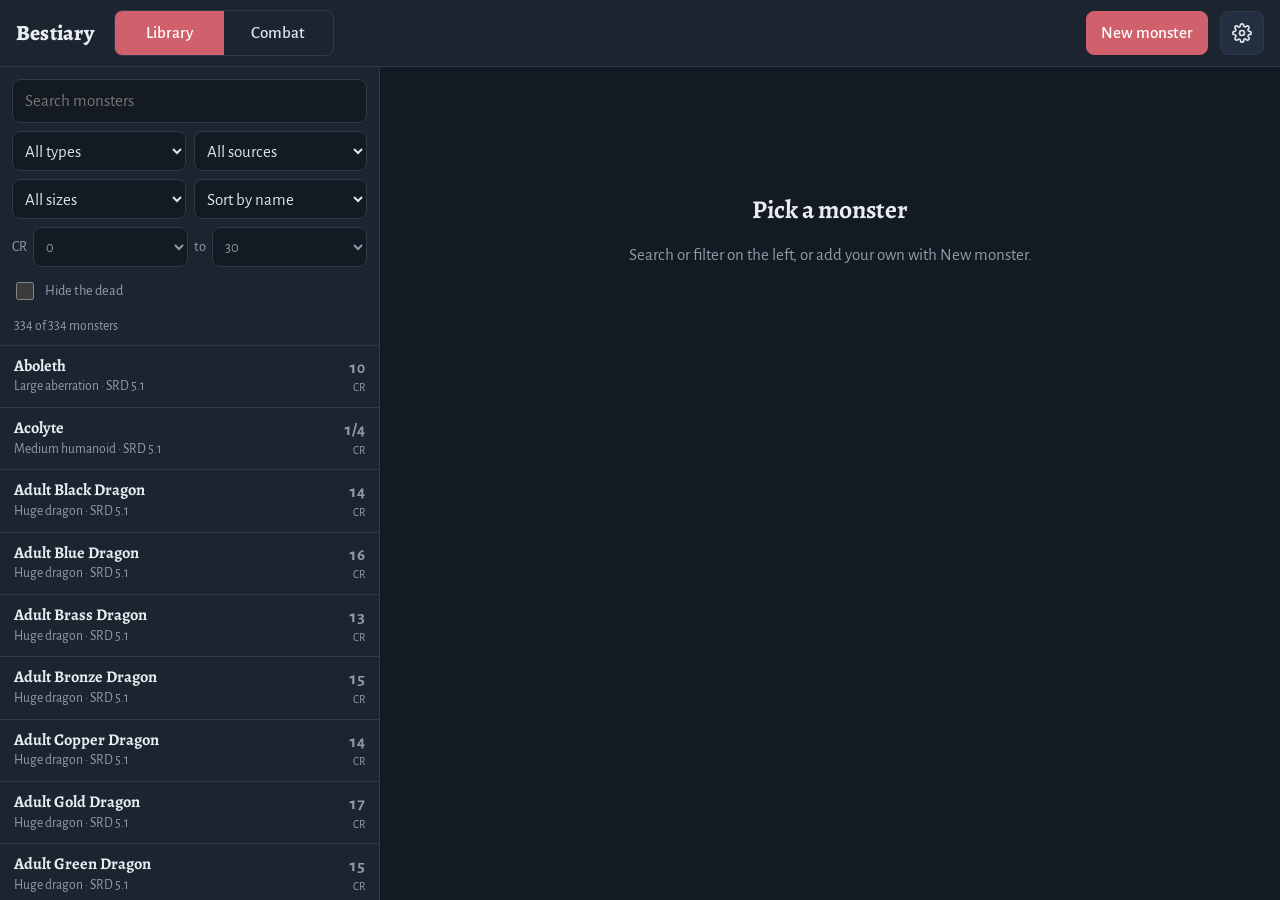
==== commit 05d98d04: "Add files via upload" ====
--- a/index.html
+++ b/index.html
@@ -48,6 +48,7 @@
             <span>to</span>
             <select id="fCrMax" aria-label="Maximum CR"></select>
           </div>
+          <label class="hidedead"><input type="checkbox" id="fHideDead"> Hide the dead</label>
         </div>
       </div>
       <div class="count"><span id="count"></span><button id="clearFilters" type="button" hidden>Clear filters</button></div>
@@ -161,6 +162,21 @@
   </form>
 </dialog>
 
+<dialog id="picDlg" class="picdlg">
+  <form method="dialog"><button class="picclose" type="submit" aria-label="Close picture"><img id="bigImg" alt=""></button></form>
+</dialog>
+
+<dialog id="promptDlg">
+  <form class="dlg" method="dialog">
+    <h2 id="promptTitle"></h2>
+    <label class="f"><span id="promptLabel"></span><input class="field" id="promptInput" autocomplete="off"></label>
+    <div class="row">
+      <button class="btn" value="cancel" type="submit">Cancel</button>
+      <button class="btn primary" value="ok" type="submit">Save</button>
+    </div>
+  </form>
+</dialog>
+
 <dialog id="choiceDlg">
   <form class="dlg" method="dialog">
     <h2 id="choiceTitle"></h2>
--- a/styles.css
+++ b/styles.css
@@ -358,3 +358,49 @@
 @keyframes syncpulse{from{opacity:.35}to{opacity:1}}
 .syncinfo p{margin:0 0 8px;color:var(--muted);font-size:.9rem}
 :root[data-theme="red"] .syncbtn[data-state="signin"],:root[data-theme="red"] .syncbtn[data-state="error"]{border-width:2px;color:#fff;border-color:#fff}
+
+/* Stat block / Lore tabs */
+.tabs{display:flex;gap:0;margin:0 0 12px;border-bottom:1px solid var(--line)}
+.tabs button{min-height:46px;padding:0 20px;background:none;border:0;border-bottom:3px solid transparent;cursor:pointer;font-weight:700;color:var(--muted);display:inline-flex;align-items:center;gap:6px}
+.tabs button[aria-selected="true"]{color:var(--ink);border-bottom-color:var(--accent)}
+.tabs .dot{width:7px;height:7px;border-radius:50%;background:var(--accent)}
+:root[data-theme="red"] .tabs button[aria-selected="true"]{border-bottom-width:5px;text-decoration:underline;text-underline-offset:6px}
+.lore{display:grid;gap:14px;font-family:var(--serif);font-size:1.05rem;line-height:1.6}
+.empty-lore{color:var(--muted);font-family:var(--sans);padding:24px 4px}
+.lorepic{margin:0}
+.picbtn{display:block;width:100%;padding:0;border:1px solid var(--line);border-radius:8px;background:var(--panel);cursor:zoom-in;overflow:hidden}
+.picbtn img{display:block;width:100%;max-height:60vh;object-fit:contain}
+.lorepic.pending .picbtn::after{content:"Picture is still syncing from your other device.";display:block;padding:20px;color:var(--muted);font:400 .9rem var(--sans)}
+.lorebox{background:var(--panel);border:1px solid var(--line);border-left:4px solid var(--accent);border-radius:6px;padding:12px 16px}
+.lorebox h3{margin:0 0 6px;font:700 1.25rem var(--serif);color:var(--accent)}
+.lorebox .desc{white-space:pre-line}
+.tacticsbox{border-left:4px solid var(--accent)}
+.picedit{display:grid;grid-template-columns:180px 1fr;gap:14px;align-items:start}
+.picprev{width:180px;height:140px;border:1px dashed var(--line);border-radius:8px;display:grid;place-items:center;overflow:hidden;background:var(--bg)}
+.picprev img{max-width:100%;max-height:100%;object-fit:contain}
+.picbtns{display:flex;flex-wrap:wrap;gap:8px;align-content:start}
+.picbtns .note{flex-basis:100%}
+.fmtwrap{display:grid;grid-template-columns:1fr auto;gap:8px;align-items:end}
+.picdlg{padding:0;border:0;background:transparent;width:auto;max-width:96vw;max-height:96dvh}
+.picclose{padding:0;border:0;background:none;cursor:zoom-out}
+.picclose img{display:block;max-width:96vw;max-height:94dvh;object-fit:contain;border-radius:8px}
+@media (max-width:820px){.picedit{grid-template-columns:1fr}.picprev{width:100%;height:180px}}
+
+/* Dead marker */
+.tabrow{display:flex;align-items:flex-end;gap:12px;border-bottom:1px solid var(--line);margin:0 0 12px}
+.tabrow .tabs{border-bottom:0;margin:0;flex:1}
+.deadtoggle{display:inline-flex;align-items:center;gap:8px;min-height:40px;margin-bottom:6px;padding:0 12px;border:1px solid var(--line);border-radius:20px;cursor:pointer;font-weight:700;color:var(--muted);user-select:none}
+.deadtoggle input{width:20px;height:20px;accent-color:var(--accent);margin:0}
+.deadtoggle.on{border-color:var(--accent);color:var(--accent)}
+.deadbanner{display:flex;align-items:center;flex-wrap:wrap;gap:4px 12px;margin:0 0 10px;padding:10px 16px;border-radius:6px;background:var(--accent);color:var(--accent-ink)}
+.deadbanner b{font:800 1.2rem var(--serif);letter-spacing:.02em}
+.statblock.dead h2{text-decoration:line-through;text-decoration-thickness:2px}
+.list li.isdead .nm{text-decoration:line-through;opacity:.7}
+.tag.deadtag{color:var(--danger);font-weight:700}
+.hidedead{grid-column:1/-1;display:flex;align-items:center;gap:8px;font-size:.9rem;color:var(--muted);min-height:32px}
+.hidedead input{width:18px;height:18px;accent-color:var(--accent)}
+:root[data-theme="red"] .deadbanner{background:#fff;color:#000}
+:root[data-theme="red"] .deadtoggle.on{border-width:2px;color:#fff;border-color:#fff}
+
+.deadbanner span{font-family:var(--serif);font-style:italic;font-size:1.05rem}
+.deadbanner .deaddate{margin-left:auto;min-height:34px;padding:0 12px;background:transparent;border-color:currentColor;color:inherit;font-size:.88rem}
